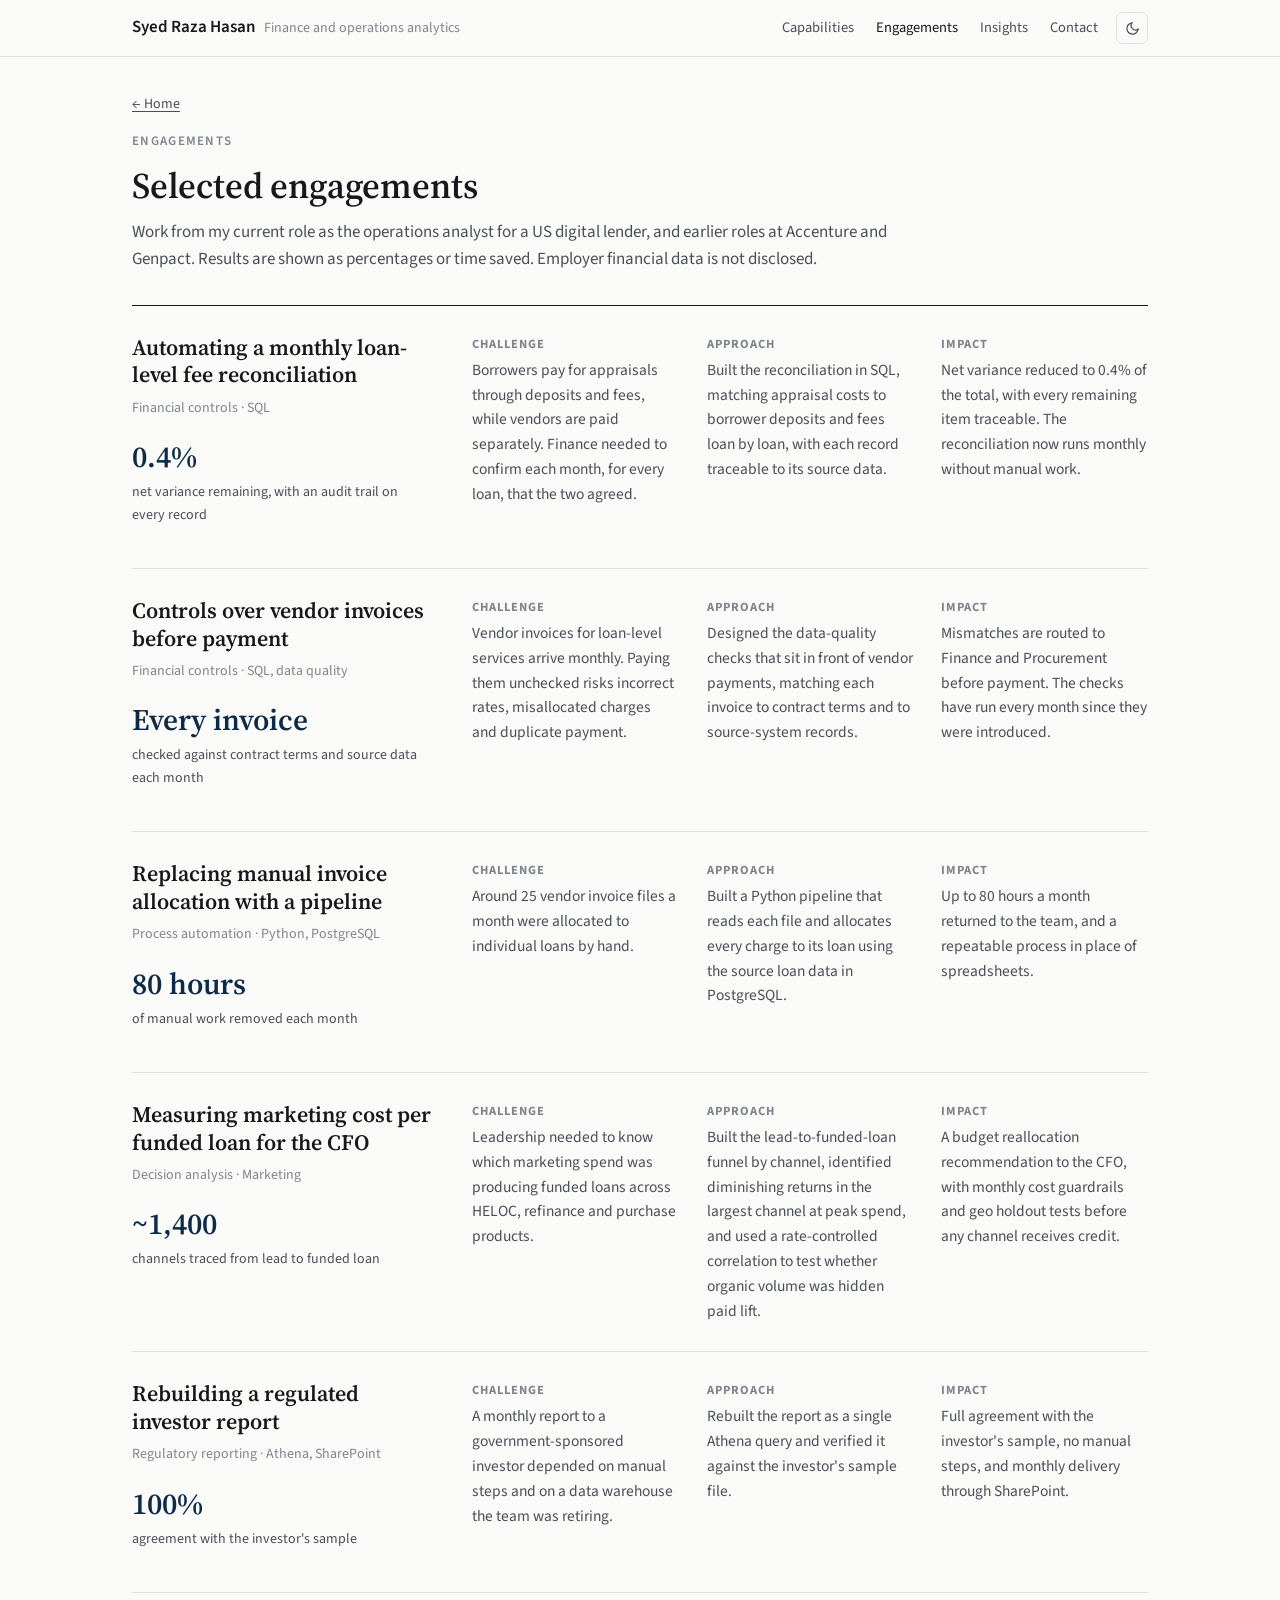
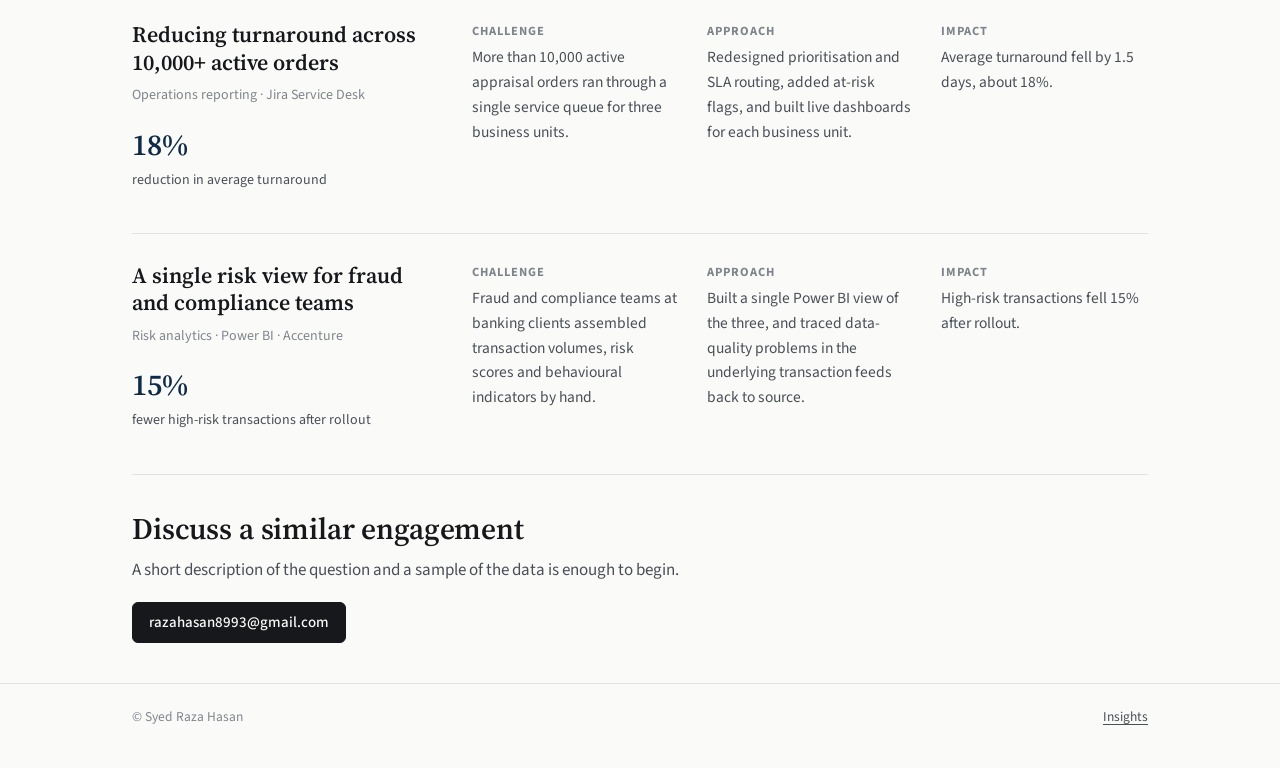
==== engagements.html @ 1d1a7c9b "Initial site" ====
<!doctype html>
<html lang="en">
<head>
<meta charset="utf-8">
<meta name="viewport" content="width=device-width, initial-scale=1">
<title>Engagements | Syed Raza Hasan</title>
<meta name="description" content="Selected engagements in financial controls, automation, decision analysis and regulatory reporting from ten years in US fintech and banking.">
<link rel="preconnect" href="https://fonts.googleapis.com">
<link rel="preconnect" href="https://fonts.gstatic.com" crossorigin>
<link href="https://fonts.googleapis.com/css2?family=Source+Sans+3:wght@400;600&family=Source+Serif+4:opsz,wght@8..60,500;8..60,600&display=swap" rel="stylesheet">
<link rel="stylesheet" href="assets/style.css?v=12">
<link rel="icon" href="assets/favicon.svg" type="image/svg+xml">
</head>
<body>
<header class="site-head">
  <div class="wrap">
    <a class="brand" href="index.html">Syed Raza Hasan<small>Finance and operations analytics</small></a>
    <nav class="nav">
      <a class="hide-sm" href="index.html#capabilities">Capabilities</a>
      <a class="hide-sm" href="index.html#engagements" aria-current="page">Engagements</a>
      <a href="index.html#insights">Insights</a>
      <a href="index.html#contact">Contact</a>
      <button class="theme-btn" type="button" aria-label="Toggle theme"></button>
    </nav>
  </div>
</header>

<main class="wrap">
  <div class="dash-head">
    <div class="crumbs"><a href="index.html#engagements">&larr; Home</a></div>
    <p class="kicker">Engagements</p>
    <h1>Selected engagements</h1>
    <p class="lede">Work from my current role as the operations analyst for a US digital lender, and earlier roles at Accenture and Genpact. Results are shown as percentages or time saved. Employer financial data is not disclosed.</p>
  </div>

  <article class="engagement">
    <div>
      <h3>Automating a monthly loan-level fee reconciliation</h3>
      <p class="tagline">Financial controls &middot; SQL</p>
      <p class="impact">0.4%<span>net variance remaining, with an audit trail on every record</span></p>
    </div>
    <div class="cap-grid">
      <div><h4>Challenge</h4><p>Borrowers pay for appraisals through deposits and fees, while vendors are paid separately. Finance needed to confirm each month, for every loan, that the two agreed.</p></div>
      <div><h4>Approach</h4><p>Built the reconciliation in SQL, matching appraisal costs to borrower deposits and fees loan by loan, with each record traceable to its source data.</p></div>
      <div><h4>Impact</h4><p>Net variance reduced to 0.4% of the total, with every remaining item traceable. The reconciliation now runs monthly without manual work.</p></div>
    </div>
  </article>

  <article class="engagement">
    <div>
      <h3>Controls over vendor invoices before payment</h3>
      <p class="tagline">Financial controls &middot; SQL, data quality</p>
      <p class="impact">Every invoice<span>checked against contract terms and source data each month</span></p>
    </div>
    <div class="cap-grid">
      <div><h4>Challenge</h4><p>Vendor invoices for loan-level services arrive monthly. Paying them unchecked risks incorrect rates, misallocated charges and duplicate payment.</p></div>
      <div><h4>Approach</h4><p>Designed the data-quality checks that sit in front of vendor payments, matching each invoice to contract terms and to source-system records.</p></div>
      <div><h4>Impact</h4><p>Mismatches are routed to Finance and Procurement before payment. The checks have run every month since they were introduced.</p></div>
    </div>
  </article>

  <article class="engagement">
    <div>
      <h3>Replacing manual invoice allocation with a pipeline</h3>
      <p class="tagline">Process automation &middot; Python, PostgreSQL</p>
      <p class="impact">80 hours<span>of manual work removed each month</span></p>
    </div>
    <div class="cap-grid">
      <div><h4>Challenge</h4><p>Around 25 vendor invoice files a month were allocated to individual loans by hand.</p></div>
      <div><h4>Approach</h4><p>Built a Python pipeline that reads each file and allocates every charge to its loan using the source loan data in PostgreSQL.</p></div>
      <div><h4>Impact</h4><p>Up to 80 hours a month returned to the team, and a repeatable process in place of spreadsheets.</p></div>
    </div>
  </article>

  <article class="engagement">
    <div>
      <h3>Measuring marketing cost per funded loan for the CFO</h3>
      <p class="tagline">Decision analysis &middot; Marketing</p>
      <p class="impact">~1,400<span>channels traced from lead to funded loan</span></p>
    </div>
    <div class="cap-grid">
      <div><h4>Challenge</h4><p>Leadership needed to know which marketing spend was producing funded loans across HELOC, refinance and purchase products.</p></div>
      <div><h4>Approach</h4><p>Built the lead-to-funded-loan funnel by channel, identified diminishing returns in the largest channel at peak spend, and used a rate-controlled correlation to test whether organic volume was hidden paid lift.</p></div>
      <div><h4>Impact</h4><p>A budget reallocation recommendation to the CFO, with monthly cost guardrails and geo holdout tests before any channel receives credit.</p></div>
    </div>
  </article>

  <article class="engagement">
    <div>
      <h3>Rebuilding a regulated investor report</h3>
      <p class="tagline">Regulatory reporting &middot; Athena, SharePoint</p>
      <p class="impact">100%<span>agreement with the investor's sample</span></p>
    </div>
    <div class="cap-grid">
      <div><h4>Challenge</h4><p>A monthly report to a government-sponsored investor depended on manual steps and on a data warehouse the team was retiring.</p></div>
      <div><h4>Approach</h4><p>Rebuilt the report as a single Athena query and verified it against the investor's sample file.</p></div>
      <div><h4>Impact</h4><p>Full agreement with the investor's sample, no manual steps, and monthly delivery through SharePoint.</p></div>
    </div>
  </article>

  <article class="engagement">
    <div>
      <h3>Reducing turnaround across 10,000+ active orders</h3>
      <p class="tagline">Operations reporting &middot; Jira Service Desk</p>
      <p class="impact">18%<span>reduction in average turnaround</span></p>
    </div>
    <div class="cap-grid">
      <div><h4>Challenge</h4><p>More than 10,000 active appraisal orders ran through a single service queue for three business units.</p></div>
      <div><h4>Approach</h4><p>Redesigned prioritisation and SLA routing, added at-risk flags, and built live dashboards for each business unit.</p></div>
      <div><h4>Impact</h4><p>Average turnaround fell by 1.5 days, about 18%.</p></div>
    </div>
  </article>

  <article class="engagement">
    <div>
      <h3>A single risk view for fraud and compliance teams</h3>
      <p class="tagline">Risk analytics &middot; Power BI &middot; Accenture</p>
      <p class="impact">15%<span>fewer high-risk transactions after rollout</span></p>
    </div>
    <div class="cap-grid">
      <div><h4>Challenge</h4><p>Fraud and compliance teams at banking clients assembled transaction volumes, risk scores and behavioural indicators by hand.</p></div>
      <div><h4>Approach</h4><p>Built a single Power BI view of the three, and traced data-quality problems in the underlying transaction feeds back to source.</p></div>
      <div><h4>Impact</h4><p>High-risk transactions fell 15% after rollout.</p></div>
    </div>
  </article>

  <div style="margin:36px 0 12px">
    <h2 style="margin-bottom:10px">Discuss a similar engagement</h2>
    <p class="lede" style="font-size:17px;margin-top:0">A short description of the question and a sample of the data is enough to begin.</p>
    <div class="cta-row"><a class="btn primary" href="mailto:razahasan8993@gmail.com?subject=Project%20enquiry">razahasan8993@gmail.com</a></div>
  </div>
</main>

<footer class="site-foot"><div class="wrap"><span>&copy; Syed Raza Hasan</span><span><a href="index.html#insights">Insights</a></span></div></footer>
<script src="assets/viz.js?v=11"></script>
</body>
</html>
---- assets/style.css ----
/* Plain, document-like styling. Chart chrome and categorical slots follow the validated dataviz palette. */
:root {
  color-scheme: light;
  --page: #fafaf8;
  --surface-1: #ffffff;
  --surface-2: #f2f2ef;
  --ink: #16181b;
  --ink-2: #4a4f57;
  --muted: #80858d;
  --grid: #e7e7e3;
  --axis: #c9cac5;
  --rule: #e2e3df;
  --link: #24527a;
  --accent: #24527a;
  --good-text: #1d6b2c;
  --bad-text: #a8322b;
  --s1: #2a78d6; --s2: #eb6834; --s3: #1baf7a; --s4: #eda100;
  --s5: #e87ba4; --s6: #008300; --s7: #4a3aa7; --s8: #e34948;
  --seq-100: #cde2fb; --seq-200: #9ec5f4; --seq-300: #6da7ec; --seq-400: #3987e5;
  --seq-500: #256abf; --seq-600: #184f95; --seq-700: #0d366b;
  --div-neg: #e34948; --div-mid: #ecebe7; --div-pos: #2a78d6;
  --status-good: #0ca30c; --status-warn: #fab219; --status-serious: #ec835a; --status-crit: #d03b3b;
  --var: #a8322b; --tick: #1d6b2c;
  --font: "Source Sans 3", system-ui, -apple-system, "Segoe UI", sans-serif;
  --serif: "Source Serif 4", Georgia, "Times New Roman", serif;
  --navy: #0e2a47;
  --mono: ui-monospace, "Cascadia Mono", "SF Mono", Consolas, monospace;
}
@media (prefers-color-scheme: dark) {
  :root:where(:not([data-theme="light"])) {
    color-scheme: dark;
    --page: #121315; --surface-1: #1a1b1e; --surface-2: #222327;
    --ink: #ecedee; --ink-2: #b6b9be; --muted: #80858d; --grid: #2a2c30; --axis: #3a3c41; --rule: #2b2d31;
    --link: #8fb5dd; --accent: #8fb5dd; --good-text: #5cbf6c; --bad-text: #ef7a72; --var: #ef7a72; --tick: #5cbf6c;
    --s1: #3987e5; --s2: #d95926; --s3: #199e70; --s4: #c98500;
    --s5: #d55181; --s6: #008300; --s7: #9085e9; --s8: #e66767;
    --div-neg: #e66767; --div-mid: #36383c; --div-pos: #3987e5;
  }
}
:root[data-theme="dark"] {
  color-scheme: dark;
  --page: #121315; --surface-1: #1a1b1e; --surface-2: #222327;
  --ink: #ecedee; --ink-2: #b6b9be; --muted: #80858d; --grid: #2a2c30; --axis: #3a3c41; --rule: #2b2d31;
  --link: #8fb5dd; --accent: #8fb5dd; --good-text: #5cbf6c; --bad-text: #ef7a72; --var: #ef7a72; --tick: #5cbf6c;
  --s1: #3987e5; --s2: #d95926; --s3: #199e70; --s4: #c98500;
  --s5: #d55181; --s6: #008300; --s7: #9085e9; --s8: #e66767;
  --div-neg: #e66767; --div-mid: #36383c; --div-pos: #3987e5;
}

* { box-sizing: border-box; }
html { -webkit-text-size-adjust: 100%; }
body { margin: 0; background: var(--page); color: var(--ink); font-family: var(--font); font-size: 16px; line-height: 1.6; -webkit-font-smoothing: antialiased; }
a { color: var(--link); text-underline-offset: 3px; text-decoration-thickness: 1px; }
a:hover { text-decoration-thickness: 2px; }
:focus-visible { outline: 2px solid var(--accent); outline-offset: 2px; border-radius: 2px; }
.wrap { max-width: 1080px; margin: 0 auto; padding: 0 16px; }
@media (min-width: 720px) { .wrap { padding: 0 32px; } }
p { margin: 0 0 14px; }
h1, h2, h3 { margin: 0; line-height: 1.2; font-weight: 600; }
h1, h2 { font-family: var(--serif); letter-spacing: -0.005em; }
h1 { font-size: clamp(32px, 4.4vw, 46px); line-height: 1.12; }
h2 { font-size: clamp(24px, 2.6vw, 30px); }
h3 { font-size: 17px; }
body { font-size: 17px; }

/* consulting conventions: exhibit labels, source lines, key findings */
.exhibit-no { font-size: 12px; text-transform: uppercase; letter-spacing: 0.08em; color: var(--muted); margin: 0 0 4px; font-weight: 600; }
.source { font-size: 12.5px; color: var(--muted); margin: 10px 0 0; border-top: 1px solid var(--rule); padding-top: 8px; }
.findings { margin: 6px 0 30px; padding: 22px 24px; background: var(--surface-1); border: 1px solid var(--rule); border-top: 3px solid var(--navy); }
.findings h2 { font-size: 15px; font-family: var(--font); text-transform: uppercase; letter-spacing: 0.08em; color: var(--muted); margin-bottom: 12px; }
.findings ol { margin: 0; padding-left: 20px; display: grid; gap: 10px; }
.findings li { color: var(--ink-2); padding-left: 4px; }
.findings li b { color: var(--ink); font-weight: 600; }
.kicker { font-size: 13px; text-transform: uppercase; letter-spacing: 0.1em; color: var(--muted); font-weight: 600; margin: 0 0 14px; }
:root[data-theme="dark"] .findings { border-top-color: var(--link); }
@media (prefers-color-scheme: dark) { :root:where(:not([data-theme="light"])) .findings { border-top-color: var(--link); } }

/* home sections */
.hero-block { padding: 80px 0 56px; max-width: 820px; }
.hero-block .lede { font-size: 19px; margin-top: 20px; max-width: 720px; }
.section { padding: 56px 0; border-top: 1px solid var(--rule); }
.section-head { display: grid; gap: 10px 48px; grid-template-columns: 1fr; margin-bottom: 30px; }
@media (min-width: 900px) { .section-head { grid-template-columns: 1fr 1fr; align-items: end; } }
.section-head p { margin: 0; color: var(--ink-2); }
.capabilities { display: grid; grid-template-columns: 1fr; gap: 0; border-top: 1px solid var(--ink); }
@media (min-width: 760px) { .capabilities { grid-template-columns: 1fr 1fr; } }
.capability { padding: 22px 24px 22px 0; border-bottom: 1px solid var(--rule); }
@media (min-width: 760px) { .capability:nth-child(odd) { border-right: 1px solid var(--rule); } .capability:nth-child(even) { padding-left: 24px; } }
.capability h3 { font-family: var(--serif); font-size: 21px; font-weight: 600; margin-bottom: 8px; }
.capability p { margin: 0; color: var(--ink-2); font-size: 16px; }
.engagement { display: grid; grid-template-columns: 1fr; gap: 14px 40px; padding: 28px 0; border-bottom: 1px solid var(--rule); }
.engagement:first-of-type { border-top: 1px solid var(--ink); }
@media (min-width: 900px) { .engagement { grid-template-columns: 300px 1fr; } }
.engagement h3 { font-family: var(--serif); font-size: 22px; line-height: 1.25; }
.engagement .tagline { color: var(--muted); font-size: 14px; margin-top: 8px; }
.engagement .impact { font-family: var(--serif); font-size: 30px; font-weight: 600; margin-top: 14px; color: var(--navy); }
:root[data-theme="dark"] .engagement .impact { color: var(--link); }
@media (prefers-color-scheme: dark) { :root:where(:not([data-theme="light"])) .engagement .impact { color: var(--link); } }
.engagement .impact span { display: block; font-family: var(--font); font-size: 14px; font-weight: 400; color: var(--ink-2); }
.cap-grid { display: grid; grid-template-columns: 1fr; gap: 12px 28px; }
@media (min-width: 640px) { .cap-grid { grid-template-columns: repeat(3, 1fr); } }
.cap-grid h4 { font-size: 12.5px; text-transform: uppercase; letter-spacing: 0.08em; color: var(--muted); margin: 0 0 4px; }
.cap-grid p { margin: 0; color: var(--ink-2); font-size: 15.5px; }
.insights { display: grid; grid-template-columns: 1fr; gap: 28px; }
@media (min-width: 760px) { .insights { grid-template-columns: 1fr 1fr; } }
.insight { display: block; color: inherit; text-decoration: none; border-top: 3px solid var(--navy); padding-top: 16px; }
:root[data-theme="dark"] .insight { border-top-color: var(--link); }
@media (prefers-color-scheme: dark) { :root:where(:not([data-theme="light"])) .insight { border-top-color: var(--link); } }
.insight .cat { font-size: 12.5px; text-transform: uppercase; letter-spacing: 0.08em; color: var(--muted); font-weight: 600; }
.insight h3 { font-family: var(--serif); font-size: 22px; line-height: 1.25; margin: 8px 0 10px; }
.insight:hover h3 { text-decoration: underline; text-decoration-thickness: 1px; text-underline-offset: 4px; }
.insight p { color: var(--ink-2); font-size: 15.5px; margin: 0 0 12px; }
.insight .thumb { height: 120px; background: var(--surface-1); border: 1px solid var(--rule); margin-bottom: 12px; }
.insight .more { font-size: 15px; color: var(--link); }
.method-steps { list-style: none; margin: 0; padding: 0; display: grid; grid-template-columns: 1fr; border-top: 1px solid var(--ink); counter-reset: m; }
@media (min-width: 900px) { .method-steps { grid-template-columns: repeat(6, 1fr); } }
.method-steps li { padding: 16px 16px 16px 0; border-bottom: 1px solid var(--rule); }
@media (min-width: 900px) { .method-steps li { border-bottom: 0; border-right: 1px solid var(--rule); padding-left: 14px; } .method-steps li:first-child { padding-left: 0; } .method-steps li:last-child { border-right: 0; } }
.method-steps li::before { counter-increment: m; content: counter(m, decimal-leading-zero); display: block; font-size: 13px; color: var(--muted); font-weight: 600; margin-bottom: 6px; }
.method-steps b { display: block; font-family: var(--serif); font-size: 18px; margin-bottom: 4px; }
.method-steps span { color: var(--ink-2); font-size: 14.5px; }
.models { display: grid; grid-template-columns: 1fr; gap: 0; border-top: 1px solid var(--ink); }
@media (min-width: 760px) { .models { grid-template-columns: repeat(3, 1fr); } }
.model { padding: 22px 24px 22px 0; border-bottom: 1px solid var(--rule); }
@media (min-width: 760px) { .model { border-bottom: 0; border-right: 1px solid var(--rule); padding-left: 24px; } .model:first-child { padding-left: 0; } .model:last-child { border-right: 0; } }
.model h3 { font-family: var(--serif); font-size: 21px; margin-bottom: 4px; }
.model .dur { font-size: 14px; color: var(--muted); margin-bottom: 10px; }
.model p { margin: 0; color: var(--ink-2); font-size: 15.5px; }
.model .fee { margin-top: 16px; padding-top: 12px; border-top: 1px solid var(--rule); font-family: var(--serif); font-size: 22px; font-weight: 600; color: var(--ink); }
.model .fee span { display: block; font-family: var(--font); font-size: 14px; font-weight: 400; color: var(--muted); margin-top: 2px; }
.contact-block { display: grid; grid-template-columns: 1fr; gap: 20px 48px; }
@media (min-width: 900px) { .contact-block { grid-template-columns: 1.2fr 1fr; } }
.contact-block dl { margin: 0; display: grid; grid-template-columns: auto 1fr; gap: 8px 18px; font-size: 15.5px; border-top: 1px solid var(--ink); padding-top: 14px; }
.contact-block dt { color: var(--muted); }
.contact-block dd { margin: 0; }
.muted { color: var(--muted); }
.small { font-size: 13.5px; }

/* ---------- header / footer ---------- */
.site-head { border-bottom: 1px solid var(--rule); background: var(--page); position: sticky; top: 0; z-index: 20; }
.site-head .wrap { display: flex; align-items: center; justify-content: space-between; height: 56px; gap: 12px; }
.brand { color: var(--ink); text-decoration: none; font-weight: 600; white-space: nowrap; }
.brand small { font-weight: 400; color: var(--muted); margin-left: 8px; font-size: 14px; }
@media (max-width: 560px) { .brand small { display: none; } }
.nav { display: flex; align-items: center; gap: 2px; }
.nav a { color: var(--ink-2); text-decoration: none; font-size: 14.5px; padding: 6px 10px; }
.nav a:hover, .nav a[aria-current="page"] { color: var(--ink); }
.nav .hide-sm { display: none; }
@media (min-width: 640px) { .nav .hide-sm { display: inline-block; } }
.theme-btn { border: 1px solid var(--rule); background: transparent; color: var(--ink-2); width: 32px; height: 32px; border-radius: 6px; display: grid; place-items: center; cursor: pointer; padding: 0; margin-left: 6px; }
.theme-btn svg { width: 15px; height: 15px; }
.site-foot { border-top: 1px solid var(--rule); padding: 22px 0 40px; color: var(--muted); font-size: 13.5px; margin-top: 40px; }
.site-foot .wrap { display: flex; justify-content: space-between; gap: 12px; flex-wrap: wrap; }
.site-foot a { color: var(--ink-2); }

/* ---------- home: label column + content column ---------- */
.intro { padding: 64px 0 40px; max-width: 760px; }
.intro .role { color: var(--ink-2); font-size: 18px; margin: 8px 0 20px; }
.intro p { font-size: 17.5px; color: var(--ink-2); }
.intro .links { display: flex; gap: 22px; flex-wrap: wrap; font-size: 15.5px; margin-top: 8px; }
.row { display: grid; grid-template-columns: 1fr; gap: 10px 40px; padding: 36px 0; border-top: 1px solid var(--rule); }
@media (min-width: 860px) { .row { grid-template-columns: 190px 1fr; } }
.row > h2 { font-size: 15px; font-weight: 600; color: var(--ink-2); padding-top: 3px; }
.row-body > p { color: var(--ink-2); max-width: 720px; }

.work-list { display: grid; gap: 0; }
.work-item { display: grid; grid-template-columns: 1fr; gap: 6px 22px; padding: 18px 0; border-bottom: 1px solid var(--rule); color: inherit; text-decoration: none; }
.work-item:first-child { padding-top: 0; }
.work-item:last-child { border-bottom: 0; }
@media (min-width: 640px) { .work-item { grid-template-columns: 200px 1fr; } }
.work-item .thumb { height: 104px; background: var(--surface-1); border: 1px solid var(--rule); border-radius: 6px; }
.work-item h3 { color: var(--link); font-size: 17px; margin-bottom: 4px; }
.work-item:hover h3 { text-decoration: underline; }
.work-item p { margin: 0 0 6px; color: var(--ink-2); font-size: 15px; }
.work-item .meta { font-size: 13px; color: var(--muted); }

.figures { display: grid; gap: 0; }
.figures div { display: grid; grid-template-columns: 110px 1fr; gap: 16px; padding: 10px 0; border-bottom: 1px solid var(--rule); font-size: 15px; }
.figures div:first-child { padding-top: 0; }
.figures div:last-child { border-bottom: 0; }
.figures b { font-weight: 600; font-variant-numeric: tabular-nums; }
.figures span { color: var(--ink-2); }

.services { display: grid; gap: 0; }
.service { display: grid; grid-template-columns: 1fr; gap: 4px 24px; padding: 14px 0; border-bottom: 1px solid var(--rule); }
.service:first-child { padding-top: 0; }
.service:last-child { border-bottom: 0; }
@media (min-width: 640px) { .service { grid-template-columns: 1fr 160px; } }
.service h3 { font-size: 16px; margin-bottom: 2px; }
.service p { margin: 0; color: var(--ink-2); font-size: 15px; }
.service .price { font-size: 15px; font-variant-numeric: tabular-nums; }
@media (min-width: 640px) { .service .price { text-align: right; } }
.service .price span { display: block; color: var(--muted); font-size: 13.5px; }

.steps-inline { margin: 14px 0 0; padding: 0; list-style: none; display: grid; gap: 6px; font-size: 15px; color: var(--ink-2); }
.steps-inline li { display: grid; grid-template-columns: 110px 1fr; gap: 12px; }
.steps-inline li b { color: var(--ink); font-weight: 600; }

.btn { display: inline-flex; align-items: center; gap: 8px; padding: 9px 16px; font: 500 15px var(--font); text-decoration: none; border: 1px solid var(--ink); border-radius: 6px; color: var(--ink); background: transparent; cursor: pointer; }
.btn:hover { background: var(--surface-2); text-decoration: none; }
.btn.primary { background: var(--ink); color: var(--page); }
.btn.primary:hover { opacity: 0.88; background: var(--ink); }
.cta-row { display: flex; gap: 10px; flex-wrap: wrap; margin-top: 18px; }

/* ---------- inner pages ---------- */
.dash-head { padding: 36px 0 18px; }
.dash-head h1 { font-size: clamp(26px, 3.4vw, 36px); }
.dash-head .lede, .lede { margin-top: 12px; font-size: 17px; color: var(--ink-2); max-width: 760px; }
.eyebrow { font-size: 13.5px; color: var(--muted); margin: 0 0 8px; }
.crumbs { font-size: 14px; margin-bottom: 16px; }
.crumbs a { color: var(--ink-2); }
.meta-row { display: flex; gap: 6px 20px; flex-wrap: wrap; margin-top: 14px; font-size: 13.5px; color: var(--muted); }
.meta-row b { color: var(--ink-2); font-weight: 500; }

.brief { display: grid; grid-template-columns: 1fr; background: var(--surface-1); border: 1px solid var(--rule); border-radius: 8px; margin: 4px 0 28px; overflow: hidden; }
@media (min-width: 980px) { .brief { grid-template-columns: 290px 1fr; } }
.brief-who { padding: 18px 20px; border-bottom: 1px solid var(--rule); background: var(--surface-2); }
@media (min-width: 980px) { .brief-who { border-bottom: 0; border-right: 1px solid var(--rule); } }
.brief-who h3 { font-size: 14px; color: var(--ink); margin-bottom: 12px; }
.brief-who dl { margin: 0; display: grid; gap: 10px; }
.brief-who dt { font-size: 12.5px; color: var(--muted); }
.brief-who dd { margin: 1px 0 0; font-size: 14.5px; line-height: 1.45; }
.chain { list-style: none; margin: 0; padding: 6px 20px; }
.chain li { display: grid; grid-template-columns: 110px 1fr; gap: 14px; padding: 11px 0; border-bottom: 1px solid var(--rule); font-size: 14.5px; line-height: 1.5; }
.chain li:last-child { border-bottom: 0; }
.chain li > span { font-size: 13.5px; color: var(--ink); font-weight: 600; }
.chain li p { margin: 0; color: var(--ink-2); }
.chain li p b { color: var(--ink); font-weight: 600; }
.chain .verdict { display: block; font-size: 13px; color: var(--muted); margin-top: 4px; }
.chain .verdict svg { display: none; }
@media (max-width: 560px) { .chain li { grid-template-columns: 1fr; gap: 2px; } }

.filters { display: flex; flex-wrap: wrap; gap: 10px 14px; align-items: end; padding: 12px 0; margin-bottom: 8px; position: sticky; top: 56px; z-index: 10; background: var(--page); border-bottom: 1px solid var(--rule); }
.filters label { display: grid; gap: 4px; font-size: 12.5px; color: var(--muted); }
.filters select { font: 14px var(--font); color: var(--ink); background: var(--surface-1); border: 1px solid var(--axis); border-radius: 6px; padding: 7px 30px 7px 10px; min-width: 150px; appearance: none;
  background-image: linear-gradient(45deg, transparent 50%, var(--muted) 50%), linear-gradient(135deg, var(--muted) 50%, transparent 50%); background-position: calc(100% - 15px) 52%, calc(100% - 10px) 52%; background-size: 5px 5px; background-repeat: no-repeat; }
.seg { display: inline-flex; border: 1px solid var(--axis); border-radius: 6px; overflow: hidden; background: var(--surface-1); }
.seg button { font: 13px var(--font); border: 0; background: transparent; color: var(--ink-2); padding: 6px 10px; cursor: pointer; }
.seg button + button { border-left: 1px solid var(--rule); }
.seg button[aria-pressed="true"] { background: var(--surface-2); color: var(--ink); font-weight: 600; }
.filters .reset { font-size: 13.5px; color: var(--link); background: none; border: 0; cursor: pointer; padding: 8px 4px; font-family: inherit; }

.kpis { display: grid; grid-template-columns: repeat(2, 1fr); gap: 12px; margin: 18px 0; }
@media (min-width: 900px) { .kpis { grid-template-columns: repeat(5, 1fr); } }
.kpis.k4 { grid-template-columns: repeat(2, 1fr); }
@media (min-width: 900px) { .kpis.k4 { grid-template-columns: repeat(4, 1fr); } }
.kpi { background: var(--surface-1); border: 1px solid var(--rule); border-radius: 8px; padding: 14px 16px; min-width: 0; }
.kpi .label { font-size: 13px; color: var(--ink-2); }
.kpi .value { font-size: 24px; font-weight: 600; letter-spacing: -0.01em; margin-top: 2px; white-space: nowrap; }
.kpi .delta { font-size: 13px; margin-top: 2px; color: var(--muted); }
.kpi .delta.up { color: var(--good-text); }
.kpi .delta.down { color: var(--bad-text); }
.kpi.hero .value { font-size: clamp(28px, 3.2vw, 38px); }

.dash-grid { display: grid; gap: 16px; grid-template-columns: 1fr; margin-bottom: 16px; }
@media (min-width: 980px) { .dash-grid.two { grid-template-columns: 1fr 1fr; } .dash-grid.wide-left { grid-template-columns: 1.6fr 1fr; } }
.panel { background: var(--surface-1); border: 1px solid var(--rule); border-radius: 8px; padding: 18px 18px 12px; min-width: 0; }
.panel-head { display: flex; justify-content: space-between; gap: 12px; align-items: start; margin-bottom: 6px; }
.panel-head h3 { font-size: 15.5px; }
.panel-head p { margin: 3px 0 0; font-size: 13px; color: var(--muted); }
.panel-tools { display: flex; gap: 6px; flex-shrink: 0; flex-wrap: wrap; }
.tbl-btn { font: 12.5px var(--font); color: var(--ink-2); background: transparent; border: 1px solid var(--axis); border-radius: 6px; padding: 3px 9px; cursor: pointer; }
.tbl-btn[aria-pressed="true"] { background: var(--surface-2); color: var(--ink); }
.chart { width: 100%; height: 320px; }
.chart.tall { height: 400px; }
.chart.short { height: 260px; }
.table-view { display: none; max-height: 400px; overflow: auto; }
.panel.show-table .chart, .panel.show-table .tilemap, .panel.show-table .legend-scale { display: none; }
.panel.show-table .table-view { display: block; }

table.data { width: 100%; border-collapse: collapse; font-size: 13.5px; }
table.data th, table.data td { padding: 8px 10px; border-bottom: 1px solid var(--rule); text-align: right; white-space: nowrap; }
table.data th:first-child, table.data td:first-child { text-align: left; }
table.data td.txt, table.data th.txt { text-align: left; white-space: normal; }
table.data th { font-weight: 600; font-size: 12.5px; color: var(--ink-2); position: sticky; top: 0; background: var(--surface-1); cursor: pointer; user-select: none; }
table.data th[aria-sort="descending"]::after { content: " \2193"; }
table.data th[aria-sort="ascending"]::after { content: " \2191"; }
table.data td { font-variant-numeric: tabular-nums; }
table.data tr.sel td { background: var(--surface-2); }
table.data tbody tr:hover td { background: var(--surface-2); }
.bar-cell { display: flex; align-items: center; gap: 8px; justify-content: flex-end; }
.bar-cell i { display: block; height: 8px; border-radius: 0 4px 4px 0; background: var(--s1); min-width: 2px; }
.chip { display: inline-flex; align-items: center; gap: 5px; font-size: 12px; padding: 1px 8px; border-radius: 999px; border: 1px solid var(--rule); color: var(--ink-2); }
.chip svg { width: 12px; height: 12px; }

.legend { display: flex; flex-wrap: wrap; gap: 6px 14px; font-size: 12.5px; color: var(--ink-2); margin: 4px 0 2px; }
.legend span { display: inline-flex; align-items: center; gap: 6px; }
.legend i { width: 10px; height: 10px; border-radius: 3px; display: inline-block; }
.legend i.line { height: 2px; width: 14px; border-radius: 1px; }

.tilemap { position: relative; display: grid; grid-template-columns: repeat(12, 1fr); gap: 3px; margin: 12px auto 6px; max-width: 560px; }
.tile { aspect-ratio: 1.15 / 1; border-radius: 4px; display: grid; place-items: center; font: 600 11px var(--font); cursor: pointer; border: 0; padding: 0; transition: transform .1s, box-shadow .1s; }
.tile:hover, .tile:focus-visible { transform: scale(1.08); box-shadow: 0 0 0 2px var(--ink); z-index: 2; }
.tile.sel { box-shadow: 0 0 0 2px var(--ink); }
@media (max-width: 520px) { .tile { font-size: 8px; } .tilemap { gap: 2px; } }
.legend-scale { display: flex; align-items: center; gap: 8px; font-size: 12px; color: var(--muted); margin-top: 4px; }
.legend-scale .ramp { height: 8px; flex: 0 1 220px; border-radius: 4px; }

.tip { position: fixed; z-index: 50; pointer-events: none; background: var(--surface-1); color: var(--ink); border: 1px solid var(--rule); border-radius: 6px; padding: 8px 10px; font-size: 12.5px; line-height: 1.45; box-shadow: 0 6px 20px rgba(0, 0, 0, 0.12); min-width: 140px; opacity: 0; transition: opacity .08s; }
.tip .t { color: var(--ink-2); font-size: 12px; margin-bottom: 4px; }
.tip .r { display: flex; align-items: center; gap: 8px; justify-content: space-between; }
.tip .r em { font-style: normal; color: var(--ink-2); display: inline-flex; align-items: center; gap: 6px; }
.tip .r em i { width: 12px; height: 2px; border-radius: 1px; display: inline-block; }
.tip .r b { font-weight: 600; font-variant-numeric: tabular-nums; }

.notes { display: grid; gap: 16px; grid-template-columns: 1fr; margin: 8px 0 24px; }
@media (min-width: 860px) { .notes { grid-template-columns: repeat(3, 1fr); } }
.note { border-left: 2px solid var(--axis); padding: 2px 0 2px 14px; }
.note b { display: block; font-size: 20px; font-weight: 600; }
.note p { margin: 4px 0 0; color: var(--ink-2); font-size: 14.5px; }

.method { font-size: 14px; color: var(--ink-2); padding: 24px 0 8px; border-top: 1px solid var(--rule); margin-top: 20px; }
.method h3 { font-size: 14.5px; margin-bottom: 8px; color: var(--ink); }
.method p { max-width: 820px; }

/* status marks in reconciliation tables */
.tm { font-weight: 600; display: inline-block; min-width: 1.2em; text-align: center; }
.tm.ok { color: var(--tick); }
.tm.foot { color: var(--accent); }
.tm.var, .tm.nomatch, .tm.dup { color: var(--var); }

/* current-role page */
.cs { padding: 32px 0; border-bottom: 1px solid var(--rule); }
.cs-grid { display: grid; gap: 20px; grid-template-columns: 1fr; }
@media (min-width: 900px) { .cs-grid { grid-template-columns: 1fr 1.6fr; } }
.cs h2 { font-size: 21px; margin-bottom: 8px; }
.cs .facts { display: grid; grid-template-columns: repeat(2, 1fr); gap: 10px; margin-top: 14px; }
.cs .facts div { background: var(--surface-1); border: 1px solid var(--rule); border-radius: 8px; padding: 10px 12px; }
.cs .facts b { display: block; font-size: 18px; font-weight: 600; }
.cs .facts span { font-size: 13px; color: var(--ink-2); }
.cs h4 { font-size: 14px; color: var(--ink); margin: 16px 0 4px; }
.cs h4:first-child { margin-top: 0; }
.cs p { color: var(--ink-2); }

/* reconciliation checker */
.drop { border: 1px dashed var(--axis); border-radius: 8px; background: var(--surface-1); padding: 18px; min-height: 140px; }
.drop.over { border-color: var(--accent); background: var(--surface-2); }
.drop h3 { font-size: 16px; }
.drop .hint { font-size: 14px; color: var(--ink-2); margin: 4px 0 12px; }
.drop input[type=file] { font: 13.5px var(--font); max-width: 100%; }
.drop .loaded { font-size: 13.5px; color: var(--good-text); margin-top: 10px; }
.field { display: grid; gap: 4px; font-size: 12.5px; color: var(--muted); }
.field select, .field input { font: 14px var(--font); color: var(--ink); background: var(--surface-1); border: 1px solid var(--axis); border-radius: 6px; padding: 6px 8px; min-width: 0; }
.fields { display: grid; gap: 10px; grid-template-columns: 1fr 1fr; margin-top: 12px; }
.chips { display: flex; flex-wrap: wrap; gap: 6px; margin: 10px 0; }
.chips button { font: 13px var(--font); border: 1px solid var(--axis); border-radius: 999px; background: transparent; color: var(--ink-2); padding: 3px 11px; cursor: pointer; }
.chips button[aria-pressed="true"] { background: var(--surface-2); color: var(--ink); border-color: var(--ink-2); }
.summary-table { width: 100%; border-collapse: collapse; font-size: 14.5px; }
.summary-table th { text-align: right; font-size: 12.5px; font-weight: 600; color: var(--muted); padding: 0 8px 8px; border-bottom: 1px solid var(--rule); }
.summary-table th:first-child, .summary-table td:first-child { text-align: left; }
.summary-table td { padding: 8px; text-align: right; border-bottom: 1px solid var(--rule); font-variant-numeric: tabular-nums; }
.summary-table td.m { width: 28px; text-align: center; }
.summary-table tr.flag td { color: var(--var); }
.summary-table tfoot td { font-weight: 600; border-bottom: 0; }
.summary-table tfoot tr:first-child td { border-top: 1px solid var(--ink-2); }

@media (max-width: 640px) {
  .filters { position: static; }
  .filters label { flex: 1 1 140px; }
  .filters select { min-width: 0; width: 100%; }
  .panel-head { flex-wrap: wrap; }
  .chart.tall { height: 360px; }
  .kpi .value { font-size: 21px; }
  .kpi.hero .value { font-size: 27px; }
  .fields { grid-template-columns: 1fr; }
  .figures div { grid-template-columns: 90px 1fr; }
  .steps-inline li { grid-template-columns: 1fr; gap: 0; }
  .summary-table { font-size: 13px; }
  .summary-table td, .summary-table th { padding-left: 4px; padding-right: 4px; }
}
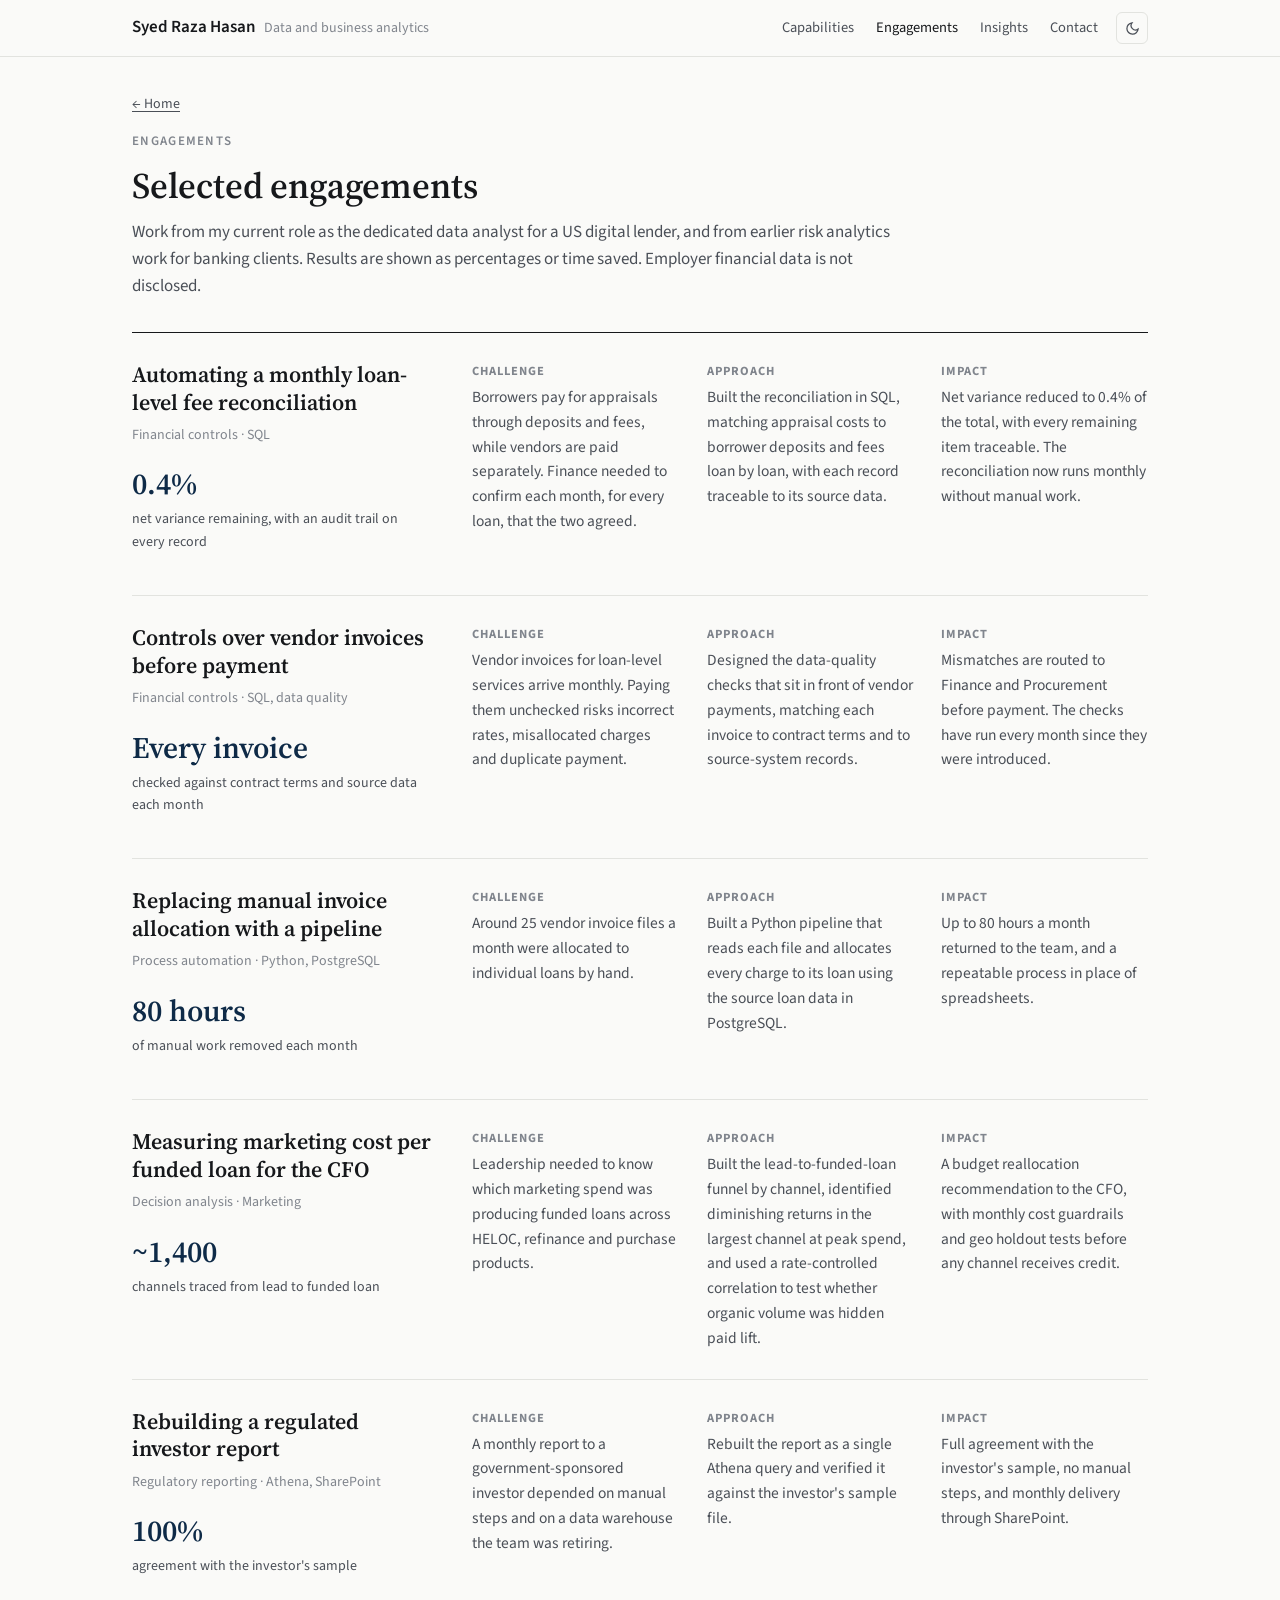
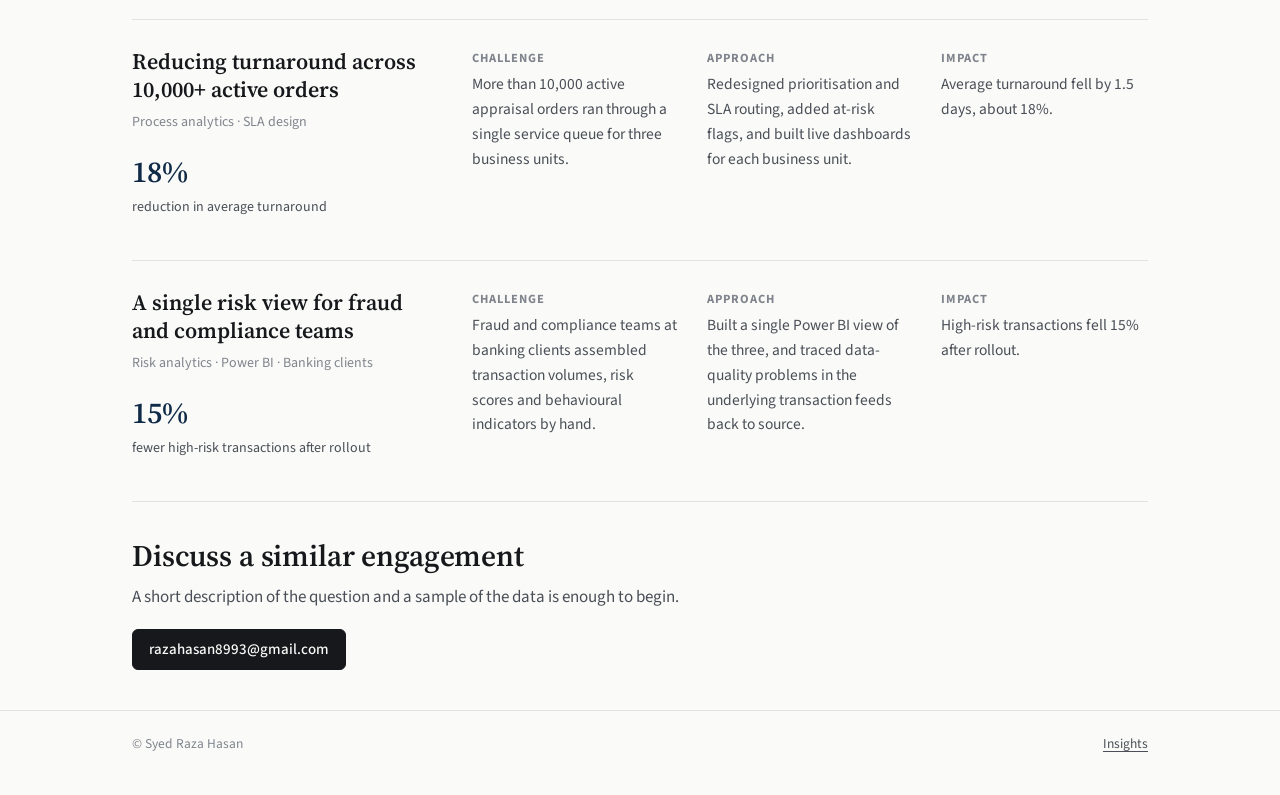
==== commit a972c307: "Position as data and business analytics; remove employer names" ====
--- a/engagements.html
+++ b/engagements.html
@@ -4,7 +4,7 @@
 <meta charset="utf-8">
 <meta name="viewport" content="width=device-width, initial-scale=1">
 <title>Engagements | Syed Raza Hasan</title>
-<meta name="description" content="Selected engagements in financial controls, automation, decision analysis and regulatory reporting from ten years in US fintech and banking.">
+<meta name="description" content="Selected engagements in financial controls, automation, decision analysis and regulatory reporting from ten years in fintech and banking.">
 <link rel="preconnect" href="https://fonts.googleapis.com">
 <link rel="preconnect" href="https://fonts.gstatic.com" crossorigin>
 <link href="https://fonts.googleapis.com/css2?family=Source+Sans+3:wght@400;600&family=Source+Serif+4:opsz,wght@8..60,500;8..60,600&display=swap" rel="stylesheet">
@@ -14,7 +14,7 @@
 <body>
 <header class="site-head">
   <div class="wrap">
-    <a class="brand" href="index.html">Syed Raza Hasan<small>Finance and operations analytics</small></a>
+    <a class="brand" href="index.html">Syed Raza Hasan<small>Data and business analytics</small></a>
     <nav class="nav">
       <a class="hide-sm" href="index.html#capabilities">Capabilities</a>
       <a class="hide-sm" href="index.html#engagements" aria-current="page">Engagements</a>
@@ -30,7 +30,7 @@
     <div class="crumbs"><a href="index.html#engagements">&larr; Home</a></div>
     <p class="kicker">Engagements</p>
     <h1>Selected engagements</h1>
-    <p class="lede">Work from my current role as the operations analyst for a US digital lender, and earlier roles at Accenture and Genpact. Results are shown as percentages or time saved. Employer financial data is not disclosed.</p>
+    <p class="lede">Work from my current role as the dedicated data analyst for a US digital lender, and from earlier risk analytics work for banking clients. Results are shown as percentages or time saved. Employer financial data is not disclosed.</p>
   </div>
 
   <article class="engagement">
@@ -101,7 +101,7 @@
   <article class="engagement">
     <div>
       <h3>Reducing turnaround across 10,000+ active orders</h3>
-      <p class="tagline">Operations reporting &middot; Jira Service Desk</p>
+      <p class="tagline">Process analytics &middot; SLA design</p>
       <p class="impact">18%<span>reduction in average turnaround</span></p>
     </div>
     <div class="cap-grid">
@@ -114,7 +114,7 @@
   <article class="engagement">
     <div>
       <h3>A single risk view for fraud and compliance teams</h3>
-      <p class="tagline">Risk analytics &middot; Power BI &middot; Accenture</p>
+      <p class="tagline">Risk analytics &middot; Power BI &middot; Banking clients</p>
       <p class="impact">15%<span>fewer high-risk transactions after rollout</span></p>
     </div>
     <div class="cap-grid">
